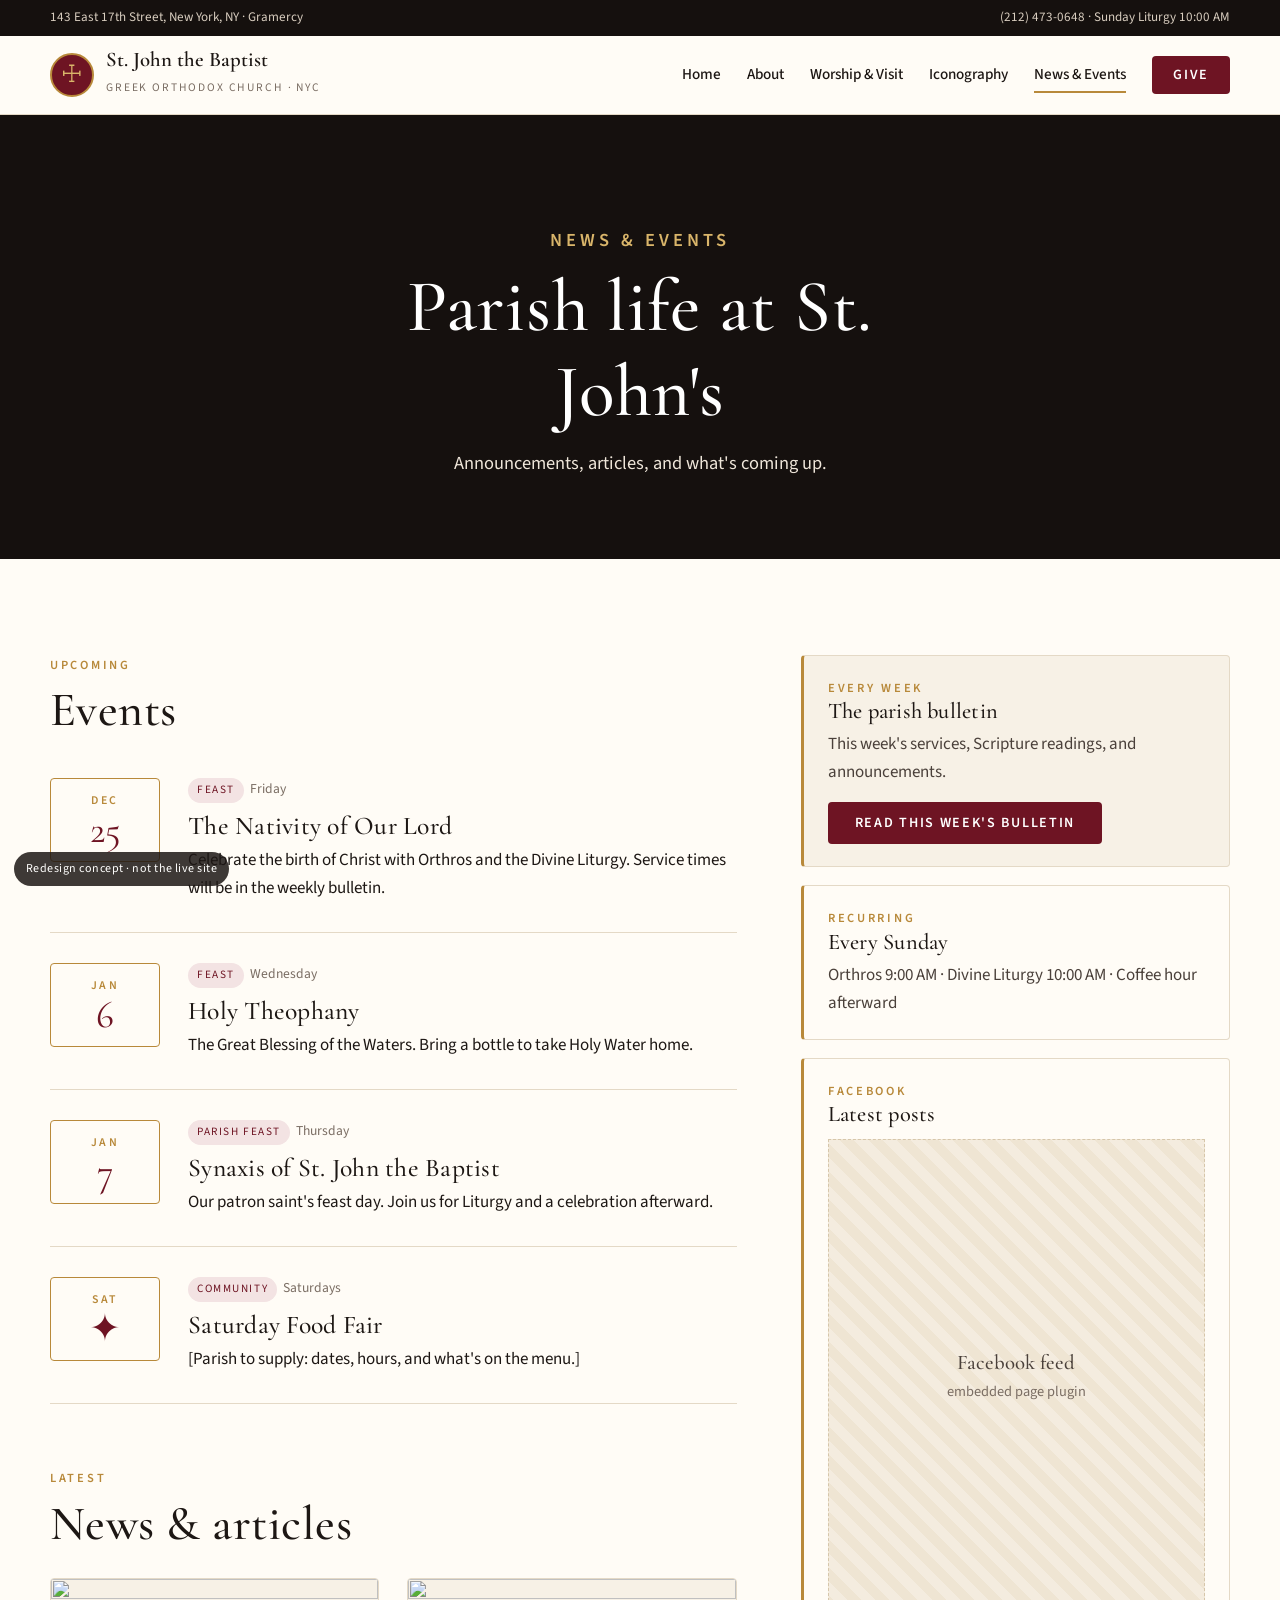
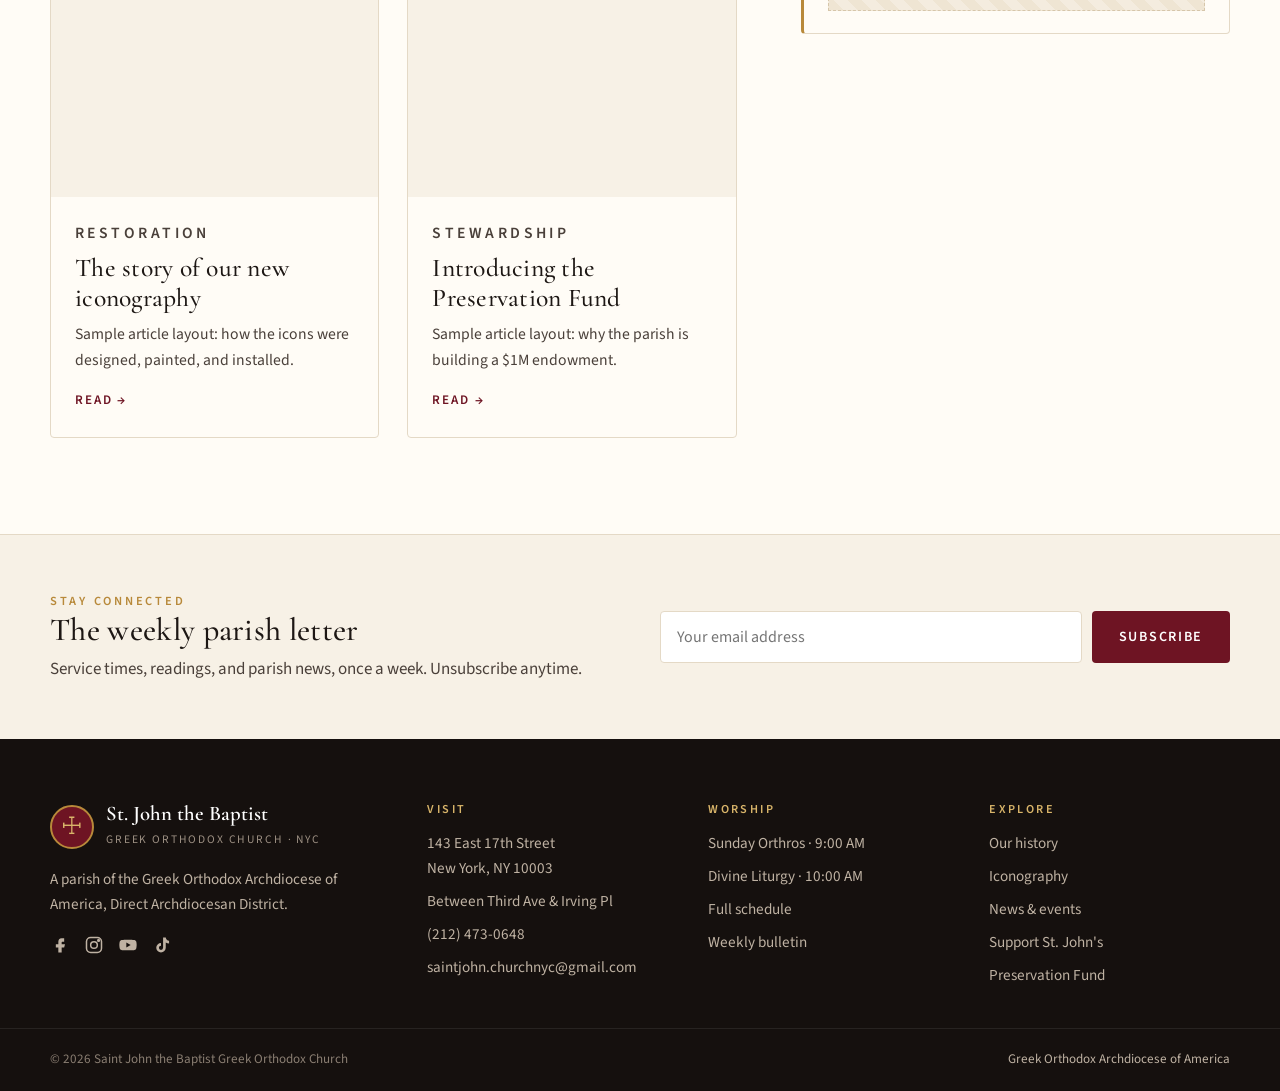
==== news.html @ a1174cd0 "Add files via upload" ====
<!doctype html>
<html lang="en">
<head>
<meta charset="utf-8">
<meta name="viewport" content="width=device-width, initial-scale=1">
<meta name="robots" content="noindex, nofollow">
<title>News &amp; Events · St. John the Baptist Greek Orthodox Church</title>
<meta name="description" content="Announcements, articles, and upcoming events at St. John the Baptist Greek Orthodox Church, Gramercy, NYC.">
<link rel="preconnect" href="https://fonts.googleapis.com">
<link rel="preconnect" href="https://fonts.gstatic.com" crossorigin>
<link href="https://fonts.googleapis.com/css2?family=Cormorant+Garamond:ital,wght@0,500;0,600;1,500&family=Source+Sans+3:wght@400;500;600&display=swap" rel="stylesheet">
<link rel="stylesheet" href="styles.css">
</head>
<body>

<section class="page-hero" style="padding:0">
  <div class="hero-bg" style="background-image:url('https://stjohn.ny.goarch.org/assets/images/lg-sunday-bulletin.jpg')"></div>
  <div class="wrap">
    <p class="eyebrow">News &amp; Events</p>
    <h1>Parish life at St. John's</h1>
    <p>Announcements, articles, and what's coming up.</p>
  </div>
</section>

<section>
  <div class="wrap split" style="align-items:start;grid-template-columns:1.6fr 1fr">
    <div>
      <p class="eyebrow">Upcoming</p>
      <h2 style="margin:8px 0 10px">Events</h2>
      <article class="news-item reveal">
        <div class="date-badge"><div class="m">Dec</div><div class="d">25</div></div>
        <div><div class="meta"><span class="tag">Feast</span>Friday</div><h3>The Nativity of Our Lord</h3><p>Celebrate the birth of Christ with Orthros and the Divine Liturgy. Service times will be in the weekly bulletin.</p></div>
      </article>
      <article class="news-item reveal">
        <div class="date-badge"><div class="m">Jan</div><div class="d">6</div></div>
        <div><div class="meta"><span class="tag">Feast</span>Wednesday</div><h3>Holy Theophany</h3><p>The Great Blessing of the Waters. Bring a bottle to take Holy Water home.</p></div>
      </article>
      <article class="news-item reveal">
        <div class="date-badge"><div class="m">Jan</div><div class="d">7</div></div>
        <div><div class="meta"><span class="tag">Parish feast</span>Thursday</div><h3>Synaxis of St. John the Baptist</h3><p>Our patron saint's feast day. Join us for Liturgy and a celebration afterward.</p></div>
      </article>
      <article class="news-item reveal">
        <div class="date-badge"><div class="m">Sat</div><div class="d">✦</div></div>
        <div><div class="meta"><span class="tag">Community</span>Saturdays</div><h3>Saturday Food Fair</h3><p>[Parish to supply: dates, hours, and what's on the menu.]</p></div>
      </article>

      <p class="eyebrow" style="margin-top:64px">Latest</p>
      <h2 style="margin:8px 0 26px">News &amp; articles</h2>
      <div class="grid-2">
        <a class="card reveal" href="about.html">
          <img src="https://stjohn.ny.goarch.org/assets/images/SJB_Iconostasis_3-5-23.jpg" alt="" data-fallback="Restoration">
          <div class="body"><p class="eyebrow">Restoration</p><h3>The story of our new iconography</h3><p>Sample article layout: how the icons were designed, painted, and installed.</p><span class="more">Read →</span></div>
        </a>
        <a class="card reveal" href="support.html#preservation">
          <img src="https://stjohn.ny.goarch.org/assets/images/lg-giving.jpg" alt="" data-fallback="Preservation Fund">
          <div class="body"><p class="eyebrow">Stewardship</p><h3>Introducing the Preservation Fund</h3><p>Sample article layout: why the parish is building a $1M endowment.</p><span class="more">Read →</span></div>
        </a>
      </div>
    </div>
    <aside class="reveal" style="position:sticky;top:100px">
      <div class="fund-card" style="background:var(--parchment)">
        <p class="eyebrow">Every week</p>
        <h3>The parish bulletin</h3>
        <p style="color:var(--ink-soft);margin:6px 0 16px">This week's services, Scripture readings, and announcements.</p>
        <a class="btn btn-wine" href="https://www.bulletinbuilder.org/stjohnbaptistgramercy/current">Read this week's bulletin</a>
      </div>
      <div class="fund-card" style="margin-top:18px">
        <p class="eyebrow">Recurring</p>
        <h3>Every Sunday</h3>
        <p style="color:var(--ink-soft)">Orthros 9:00 AM · Divine Liturgy 10:00 AM · Coffee hour afterward</p>
      </div>
      <div class="fund-card" style="margin-top:18px">
        <p class="eyebrow">Facebook</p>
        <h3>Latest posts</h3>
        <div class="placeholder-tile" style="--ar:4/5;margin-top:12px"><div><strong>Facebook feed</strong>embedded page plugin</div></div>
      </div>
    </aside>
  </div>
</section>

<script src="site.js"></script>
</body>
</html>
---- styles.css ----
/* St. John the Baptist Greek Orthodox Church — redesign concept */
:root {
  --ink: #1d1714;
  --ink-soft: #4a403a;
  --muted: #7a6d63;
  --parchment: #f7f1e6;
  --ivory: #fffcf6;
  --line: #e4d9c6;
  --wine: #6e1423;
  --wine-deep: #4a0d18;
  --gold: #b8893a;
  --gold-light: #d9b56a;
  --night: #15100e;
  --radius: 4px;
  --max: 1180px;
  --serif: "Cormorant Garamond", "Iowan Old Style", Georgia, serif;
  --sans: "Source Sans 3", -apple-system, "Segoe UI", sans-serif;
}

* { box-sizing: border-box; margin: 0; padding: 0; }
html { scroll-behavior: smooth; }
body {
  font-family: var(--sans);
  font-size: 17px;
  line-height: 1.65;
  color: var(--ink);
  background: var(--ivory);
  -webkit-font-smoothing: antialiased;
}
img { display: block; max-width: 100%; }
a { color: var(--wine); }
h1, h2, h3, h4 { font-family: var(--serif); font-weight: 500; line-height: 1.15; letter-spacing: .01em; }
h1 { font-size: clamp(2.6rem, 6vw, 4.6rem); }
h2 { font-size: clamp(2rem, 4vw, 3rem); }
h3 { font-size: 1.6rem; }
.wrap { width: min(var(--max), 100% - 32px); margin-inline: auto; }
.eyebrow {
  font-family: var(--sans); font-size: .78rem; font-weight: 600;
  letter-spacing: .22em; text-transform: uppercase; color: var(--gold);
}
.lede { font-size: 1.2rem; color: var(--ink-soft); max-width: 62ch; }
.center { text-align: center; }
.center .lede { margin-inline: auto; }

/* Ornament divider */
.ornament { display: flex; align-items: center; justify-content: center; gap: 14px; color: var(--gold); margin: 18px 0 22px; }
.ornament::before, .ornament::after { content: ""; height: 1px; width: 60px; background: currentColor; opacity: .6; }
.ornament span { font-size: 1.1rem; line-height: 1; }

/* Buttons */
.btn {
  display: inline-flex; align-items: center; gap: 8px; justify-content: center;
  padding: 13px 26px; border-radius: var(--radius); border: 1px solid transparent;
  font: 600 .88rem/1 var(--sans); letter-spacing: .12em; text-transform: uppercase;
  text-decoration: none; cursor: pointer; transition: background .2s, color .2s, border-color .2s;
}
.btn-gold { background: var(--gold); color: #fff; }
.btn-gold:hover { background: #9e7430; }
.btn-wine { background: var(--wine); color: #fff; }
.btn-wine:hover { background: var(--wine-deep); }
.btn-ghost { border-color: rgba(255,255,255,.7); color: #fff; }
.btn-ghost:hover { background: rgba(255,255,255,.12); }
.btn-outline { border-color: var(--wine); color: var(--wine); }
.btn-outline:hover { background: var(--wine); color: #fff; }

/* Header */
.topbar { background: var(--night); color: #d8cdbf; font-size: .82rem; }
.topbar .wrap { display: flex; justify-content: space-between; gap: 16px; padding: 7px 0; }
.topbar a { color: #d8cdbf; text-decoration: none; }
.topbar a:hover { color: var(--gold-light); }
.site-header {
  position: sticky; top: 0; z-index: 50;
  background: rgba(255,252,246,.96); backdrop-filter: blur(8px);
  border-bottom: 1px solid var(--line);
}
.site-header .wrap { display: flex; align-items: center; justify-content: space-between; gap: 20px; height: 78px; }
.brand { display: flex; align-items: center; gap: 12px; text-decoration: none; color: var(--ink); }
.brand-mark {
  width: 44px; height: 44px; border-radius: 50%; flex: none;
  display: grid; place-items: center; background: var(--wine); color: var(--gold-light);
  font-family: var(--serif); font-size: 1.5rem; border: 2px solid var(--gold);
}
.brand-text strong { display: block; font-family: var(--serif); font-size: 1.3rem; font-weight: 600; line-height: 1.1; }
.brand-text small { font-size: .72rem; letter-spacing: .16em; text-transform: uppercase; color: var(--muted); }
.nav { display: flex; align-items: center; gap: 26px; }
.nav a.link { color: var(--ink); text-decoration: none; font-size: .95rem; font-weight: 500; position: relative; padding: 6px 0; }
.nav a.link::after { content: ""; position: absolute; left: 0; right: 0; bottom: 0; height: 2px; background: var(--gold); transform: scaleX(0); transition: transform .2s; }
.nav a.link:hover::after, .nav a.link.active::after { transform: scaleX(1); }
.nav .btn { padding: 11px 20px; }
.menu-toggle { display: none; background: none; border: 0; cursor: pointer; padding: 8px; color: var(--ink); }
.menu-toggle svg { width: 28px; height: 28px; }

@media (max-width: 960px) {
  .menu-toggle { display: block; }
  .nav {
    position: absolute; top: 100%; left: 0; right: 0; flex-direction: column; align-items: stretch; gap: 0;
    background: var(--ivory); border-bottom: 1px solid var(--line); padding: 8px 16px 20px;
    opacity: 0; visibility: hidden; transform: translateY(-8px);
    transition: opacity .2s, transform .2s, visibility .2s; box-shadow: 0 12px 24px rgba(0,0,0,.08);
  }
  .nav.open { opacity: 1; visibility: visible; transform: none; }
  .nav a.link { padding: 14px 4px; border-bottom: 1px solid var(--line); }
  .nav a.link::after { display: none; }
  .nav .btn { margin-top: 16px; }
  .topbar .hide-sm { display: none; }
}

/* Hero */
.hero {
  position: relative; min-height: 88vh; display: grid; align-items: end;
  color: #fff; background: var(--night);
  overflow: hidden;
}
.hero-bg { position: absolute; inset: 0; background-size: cover; background-position: center; }
.hero::after {
  content: ""; position: absolute; inset: 0;
  background:
    linear-gradient(90deg, rgba(21,16,14,.85) 0%, rgba(21,16,14,.55) 45%, rgba(21,16,14,.1) 80%),
    linear-gradient(180deg, rgba(21,16,14,.2) 0%, rgba(21,16,14,.35) 50%, rgba(21,16,14,.85) 100%);
}
.hero .wrap { position: relative; z-index: 1; padding: 120px 0 90px; }
.hero h1 { max-width: 15ch; margin: 10px 0 18px; }
.hero p { font-size: 1.2rem; max-width: 52ch; color: #efe6da; }
.hero .eyebrow { color: var(--gold-light); }
.hero-actions { display: flex; flex-wrap: wrap; gap: 14px; margin-top: 30px; }

.page-hero { position: relative; color: #fff; background: var(--night); overflow: hidden; }
.page-hero .hero-bg { opacity: .55; }
.page-hero .wrap { position: relative; z-index: 1; padding: 110px 0 80px; text-align: center; }
.page-hero h1 { margin: 10px auto 14px; max-width: 18ch; }
.page-hero p { color: #efe6da; font-size: 1.15rem; max-width: 56ch; margin-inline: auto; }
.page-hero .eyebrow { color: var(--gold-light); }

/* Service strip */
.service-strip { background: var(--wine); color: #fff; }
.service-strip .wrap { display: grid; grid-template-columns: repeat(4, 1fr); }
.service-strip .item { padding: 26px 22px; border-right: 1px solid rgba(255,255,255,.15); }
.service-strip .item:last-child { border-right: 0; }
.service-strip .label { font-size: .74rem; letter-spacing: .2em; text-transform: uppercase; color: var(--gold-light); }
.service-strip .value { font-family: var(--serif); font-size: 1.5rem; line-height: 1.2; margin-top: 4px; }
.service-strip .value small { display: block; font-family: var(--sans); font-size: .88rem; color: #f0dede; margin-top: 2px; }
.service-strip a { color: #fff; }
@media (max-width: 860px) {
  .service-strip .wrap { grid-template-columns: 1fr 1fr; }
  .service-strip .item:nth-child(2) { border-right: 0; }
  .service-strip .item:nth-child(-n+2) { border-bottom: 1px solid rgba(255,255,255,.15); }
}
@media (max-width: 480px) {
  .service-strip .wrap { grid-template-columns: 1fr; }
  .service-strip .item { border-right: 0; border-bottom: 1px solid rgba(255,255,255,.15); }
}

/* Sections */
section { padding: 96px 0; }
.section-tight { padding: 64px 0; }
.bg-parchment { background: var(--parchment); }
.bg-night { background: var(--night); color: #efe6da; }
.bg-night h2, .bg-night h3 { color: #fff; }
.bg-night .lede { color: #cfc3b5; }

.split { display: grid; grid-template-columns: 1.05fr 1fr; gap: 64px; align-items: center; }
.split.reverse > :first-child { order: 2; }
@media (max-width: 860px) {
  .split { grid-template-columns: 1fr; gap: 36px; }
  .split.reverse > :first-child { order: 0; }
}
.framed { position: relative; }
.framed img { width: 100%; aspect-ratio: 4/5; object-fit: cover; border-radius: var(--radius); }
.framed::before {
  content: ""; position: absolute; inset: -14px 14px 14px -14px; border: 1px solid var(--gold);
  border-radius: var(--radius); z-index: -1;
}
.split h2 { margin: 8px 0 18px; }
.split p + p { margin-top: 14px; }
.signature { font-family: var(--serif); font-style: italic; font-size: 1.3rem; margin-top: 22px; color: var(--wine); }

/* Cards */
.grid-3 { display: grid; grid-template-columns: repeat(3, 1fr); gap: 28px; }
.grid-2 { display: grid; grid-template-columns: repeat(2, 1fr); gap: 28px; }
@media (max-width: 900px) { .grid-3 { grid-template-columns: 1fr 1fr; } }
@media (max-width: 640px) { .grid-3, .grid-2 { grid-template-columns: 1fr; } }
.card {
  background: var(--ivory); border: 1px solid var(--line); border-radius: var(--radius);
  overflow: hidden; display: flex; flex-direction: column; text-decoration: none; color: inherit;
  transition: transform .2s, box-shadow .2s;
}
a.card:hover { transform: translateY(-3px); box-shadow: 0 14px 30px rgba(60,30,20,.1); }
.card img { aspect-ratio: 3/2; object-fit: cover; width: 100%; background: var(--parchment); }
.card .body { padding: 24px 24px 26px; flex: 1; display: flex; flex-direction: column; }
.card h3 { margin: 6px 0 10px; }
.card p { color: var(--ink-soft); font-size: .98rem; }
.card .more { margin-top: auto; padding-top: 16px; font-size: .82rem; font-weight: 600; letter-spacing: .14em; text-transform: uppercase; color: var(--wine); }
.section-head { margin-bottom: 48px; }
.section-head h2 { margin-top: 8px; }

/* Preservation fund band */
.fund-band { position: relative; background: var(--wine-deep); color: #fff; overflow: hidden; }
.fund-band .hero-bg { opacity: .18; }
.fund-band .wrap { position: relative; display: grid; grid-template-columns: 1.2fr 1fr; gap: 56px; align-items: center; }
.fund-band h2 { margin: 8px 0 16px; color: #fff; }
.fund-band p { color: #ecd9d9; }
.fund-band .eyebrow { color: var(--gold-light); }
@media (max-width: 860px) { .fund-band .wrap { grid-template-columns: 1fr; } }
.progress-card { background: rgba(255,255,255,.06); border: 1px solid rgba(217,181,106,.4); padding: 32px; border-radius: var(--radius); }
.progress-figures { display: flex; justify-content: space-between; align-items: baseline; gap: 12px; flex-wrap: wrap; }
.progress-figures .raised { font-family: var(--serif); font-size: 2.6rem; color: var(--gold-light); }
.progress-figures .goal { color: #ecd9d9; }
.bar { height: 10px; background: rgba(255,255,255,.12); border-radius: 99px; margin: 14px 0 10px; overflow: hidden; }
.bar span { display: block; height: 100%; background: linear-gradient(90deg, var(--gold), var(--gold-light)); border-radius: 99px; }
.sample-note { font-size: .78rem; color: #c7a9a9; font-style: italic; }

/* Gallery */
.masonry { columns: 3 280px; column-gap: 16px; }
.masonry figure { break-inside: avoid; margin-bottom: 16px; position: relative; cursor: zoom-in; overflow: hidden; border-radius: var(--radius); background: var(--parchment); }
.masonry img { width: 100%; transition: transform .4s; }
.masonry figure:hover img { transform: scale(1.03); }
.masonry figcaption {
  position: absolute; left: 0; right: 0; bottom: 0; padding: 30px 16px 12px; color: #fff; font-size: .9rem;
  background: linear-gradient(transparent, rgba(0,0,0,.7)); opacity: 0; transition: opacity .25s;
}
.masonry figure:hover figcaption { opacity: 1; }
.placeholder-tile {
  aspect-ratio: var(--ar, 4/5); display: grid; place-items: center; text-align: center; padding: 20px;
  background: repeating-linear-gradient(45deg, #efe5d3, #efe5d3 10px, #f4ecdf 10px, #f4ecdf 20px);
  color: var(--muted); font-size: .9rem; border: 1px dashed #d6c6aa;
}
.placeholder-tile strong { display: block; font-family: var(--serif); font-size: 1.3rem; color: var(--ink-soft); font-weight: 500; }
.filters { display: flex; flex-wrap: wrap; gap: 10px; justify-content: center; margin-bottom: 36px; }
.chip { border: 1px solid var(--line); background: var(--ivory); padding: 8px 18px; border-radius: 99px; font: 500 .9rem var(--sans); cursor: pointer; color: var(--ink-soft); }
.chip.active, .chip:hover { background: var(--wine); color: #fff; border-color: var(--wine); }
.lightbox { position: fixed; inset: 0; z-index: 100; background: rgba(10,7,6,.92); display: none; place-items: center; padding: 24px; }
.lightbox.open { display: grid; }
.lightbox img { max-height: 82vh; width: auto; border-radius: var(--radius); }
.lightbox p { color: #efe6da; text-align: center; margin-top: 14px; }
.lightbox button { position: absolute; top: 18px; right: 22px; background: none; border: 0; color: #fff; font-size: 2.2rem; cursor: pointer; }

/* Schedule table */
.schedule { width: 100%; border-collapse: collapse; }
.schedule th, .schedule td { text-align: left; padding: 16px 12px; border-bottom: 1px solid var(--line); vertical-align: top; }
.schedule th { font-size: .76rem; letter-spacing: .18em; text-transform: uppercase; color: var(--muted); font-weight: 600; }
.schedule td:first-child { font-family: var(--serif); font-size: 1.25rem; white-space: nowrap; }
.schedule .time { font-weight: 600; color: var(--wine); white-space: nowrap; }
.tba { display: inline-block; font-size: .72rem; letter-spacing: .1em; text-transform: uppercase; background: var(--parchment); color: var(--muted); padding: 2px 8px; border-radius: 99px; border: 1px solid var(--line); }

/* Info list */
.info-list { list-style: none; display: grid; gap: 18px; }
.info-list li { display: grid; grid-template-columns: 28px 1fr; gap: 12px; }
.info-list svg { width: 22px; height: 22px; color: var(--gold); margin-top: 3px; }
.info-list strong { display: block; }
.map { width: 100%; height: 100%; min-height: 380px; border: 0; border-radius: var(--radius); filter: sepia(.25) saturate(.85); }

.faq details { border-bottom: 1px solid var(--line); padding: 18px 0; }
.faq summary { cursor: pointer; font-family: var(--serif); font-size: 1.35rem; list-style: none; display: flex; justify-content: space-between; gap: 16px; }
.faq summary::after { content: "+"; color: var(--gold); font-size: 1.6rem; line-height: 1; }
.faq details[open] summary::after { content: "–"; }
.faq details p { margin-top: 10px; color: var(--ink-soft); }

/* News */
.news-item { display: grid; grid-template-columns: 110px 1fr; gap: 28px; padding: 30px 0; border-bottom: 1px solid var(--line); }
.date-badge { text-align: center; border: 1px solid var(--gold); border-radius: var(--radius); padding: 12px 6px; height: fit-content; }
.date-badge .m { font-size: .74rem; letter-spacing: .2em; text-transform: uppercase; color: var(--gold); font-weight: 600; }
.date-badge .d { font-family: var(--serif); font-size: 2.4rem; line-height: 1; color: var(--wine); }
.news-item h3 { margin-bottom: 6px; }
.news-item .meta { font-size: .85rem; color: var(--muted); margin-bottom: 8px; }
.tag { display: inline-block; font-size: .7rem; letter-spacing: .14em; text-transform: uppercase; color: var(--wine); background: #f3e3e3; padding: 3px 9px; border-radius: 99px; margin-right: 6px; }
@media (max-width: 560px) { .news-item { grid-template-columns: 72px 1fr; gap: 16px; } .date-badge .d { font-size: 1.8rem; } }

/* Donation widget */
.give-wrap { display: grid; grid-template-columns: 1fr 440px; gap: 56px; align-items: start; }
@media (max-width: 920px) { .give-wrap { grid-template-columns: 1fr; } }
.give-widget { background: #fff; border: 1px solid var(--line); border-radius: 8px; padding: 30px; box-shadow: 0 20px 40px rgba(60,30,20,.08); position: sticky; top: 100px; }
.give-widget h3 { margin-bottom: 4px; }
.give-widget .small { font-size: .85rem; color: var(--muted); }
.seg { display: grid; grid-template-columns: 1fr 1fr; background: var(--parchment); padding: 4px; border-radius: 6px; margin: 20px 0 16px; }
.seg button { border: 0; background: none; padding: 11px; border-radius: 4px; font: 600 .92rem var(--sans); cursor: pointer; color: var(--ink-soft); }
.seg button.active { background: #fff; color: var(--wine); box-shadow: 0 1px 3px rgba(0,0,0,.1); }
.amounts { display: grid; grid-template-columns: repeat(3, 1fr); gap: 10px; }
.amounts button { border: 1px solid var(--line); background: #fff; padding: 14px 0; border-radius: 6px; font: 600 1.05rem var(--sans); cursor: pointer; color: var(--ink); }
.amounts button.active { border-color: var(--wine); background: #fbf1f1; color: var(--wine); }
.field { margin-top: 14px; }
.field label { display: block; font-size: .8rem; font-weight: 600; letter-spacing: .08em; text-transform: uppercase; color: var(--muted); margin-bottom: 6px; }
.field input, .field select { width: 100%; padding: 13px 14px; border: 1px solid var(--line); border-radius: 6px; font: 1rem var(--sans); background: #fff; color: var(--ink); }
.field input:focus, .field select:focus { outline: 2px solid var(--gold-light); border-color: var(--gold); }
.give-widget .btn { width: 100%; margin-top: 20px; padding: 17px; font-size: .95rem; }
.wallets { display: flex; justify-content: center; gap: 8px; margin-top: 14px; flex-wrap: wrap; }
.wallets span { font-size: .75rem; border: 1px solid var(--line); border-radius: 4px; padding: 4px 8px; color: var(--muted); }
.secure { display: flex; align-items: center; justify-content: center; gap: 6px; font-size: .8rem; color: var(--muted); margin-top: 12px; }
.fund-cards { display: grid; gap: 18px; margin-top: 28px; }
.fund-card { border: 1px solid var(--line); border-left: 3px solid var(--gold); padding: 22px 24px; border-radius: var(--radius); background: var(--ivory); }
.fund-card h3 { font-size: 1.4rem; margin-bottom: 6px; }
.ways { display: grid; grid-template-columns: repeat(3, 1fr); gap: 20px; margin-top: 20px; }
@media (max-width: 700px) { .ways { grid-template-columns: 1fr; } }
.way { background: var(--parchment); padding: 22px; border-radius: var(--radius); }
.way h4 { font-size: 1.25rem; margin-bottom: 6px; }
.way p { font-size: .95rem; color: var(--ink-soft); }

/* Timeline */
.timeline { position: relative; margin-top: 20px; }
.timeline::before { content: ""; position: absolute; left: 10px; top: 6px; bottom: 6px; width: 1px; background: var(--gold); }
.timeline .step { position: relative; padding-left: 44px; padding-bottom: 32px; }
.timeline .step::before { content: ""; position: absolute; left: 4px; top: 8px; width: 13px; height: 13px; border-radius: 50%; background: var(--ivory); border: 2px solid var(--gold); }
.timeline .when { font-size: .78rem; letter-spacing: .2em; text-transform: uppercase; color: var(--gold); font-weight: 600; }
.timeline h4 { font-size: 1.35rem; margin: 2px 0 4px; }
.timeline p { color: var(--ink-soft); }

/* Clergy */
.clergy { display: grid; grid-template-columns: 300px 1fr; gap: 48px; align-items: start; }
.clergy img { width: 100%; aspect-ratio: 4/5; object-fit: cover; border-radius: var(--radius); }
@media (max-width: 760px) { .clergy { grid-template-columns: 1fr; } .clergy img { max-width: 320px; } }

/* Social */
.social-grid { display: grid; grid-template-columns: repeat(4, 1fr); gap: 12px; }
@media (max-width: 760px) { .social-grid { grid-template-columns: repeat(2, 1fr); } }
.social-grid .tile { aspect-ratio: 1; }
.social-links { display: flex; gap: 12px; flex-wrap: wrap; justify-content: center; margin-top: 26px; }
.social-links a { display: inline-flex; align-items: center; gap: 8px; padding: 10px 18px; border: 1px solid var(--line); border-radius: 99px; text-decoration: none; color: var(--ink); font-weight: 500; background: var(--ivory); }
.social-links a:hover { border-color: var(--wine); color: var(--wine); }
.social-links svg { width: 18px; height: 18px; }

/* Newsletter */
.newsletter { background: var(--parchment); border-top: 1px solid var(--line); }
.newsletter .wrap { display: grid; grid-template-columns: 1fr 1fr; gap: 40px; align-items: center; padding: 56px 0; }
.newsletter h3 { font-size: 2rem; }
.nl-form { display: flex; gap: 10px; }
.nl-form input { flex: 1; min-width: 0; padding: 14px 16px; border: 1px solid var(--line); border-radius: var(--radius); font: 1rem var(--sans); background: #fff; }
@media (max-width: 760px) { .newsletter .wrap { grid-template-columns: 1fr; } .nl-form { flex-direction: column; } }

/* Footer */
.site-footer { background: var(--night); color: #bfb2a3; font-size: .95rem; }
.site-footer .wrap { display: grid; grid-template-columns: 1.4fr 1fr 1fr 1fr; gap: 40px; padding: 64px 0 40px; }
.site-footer h4 { font-family: var(--sans); font-size: .76rem; letter-spacing: .2em; text-transform: uppercase; color: var(--gold-light); margin-bottom: 14px; font-weight: 600; }
.site-footer a { color: #bfb2a3; text-decoration: none; }
.site-footer a:hover { color: #fff; }
.site-footer ul { list-style: none; display: grid; gap: 8px; }
.site-footer .brand { color: #fff; margin-bottom: 16px; }
.site-footer .brand-text small { color: #9d9083; }
.footer-base { border-top: 1px solid rgba(255,255,255,.08); }
.footer-base .wrap { display: flex; justify-content: space-between; gap: 16px; padding: 20px 0; grid-template-columns: none; font-size: .82rem; color: #8a7e72; flex-wrap: wrap; }
@media (max-width: 860px) { .site-footer .wrap { grid-template-columns: 1fr 1fr; } }
@media (max-width: 520px) { .site-footer .wrap { grid-template-columns: 1fr; } }

/* Concept banner */
.concept-flag { position: fixed; bottom: 14px; left: 14px; z-index: 90; background: var(--ink); color: #fff; font-size: .75rem; padding: 7px 12px; border-radius: 99px; opacity: .85; letter-spacing: .04em; }

.reveal { opacity: 0; transform: translateY(18px); transition: opacity .7s, transform .7s; }
.reveal.in { opacity: 1; transform: none; }
@media (prefers-reduced-motion: reduce) { .reveal { opacity: 1; transform: none; transition: none; } html { scroll-behavior: auto; } }
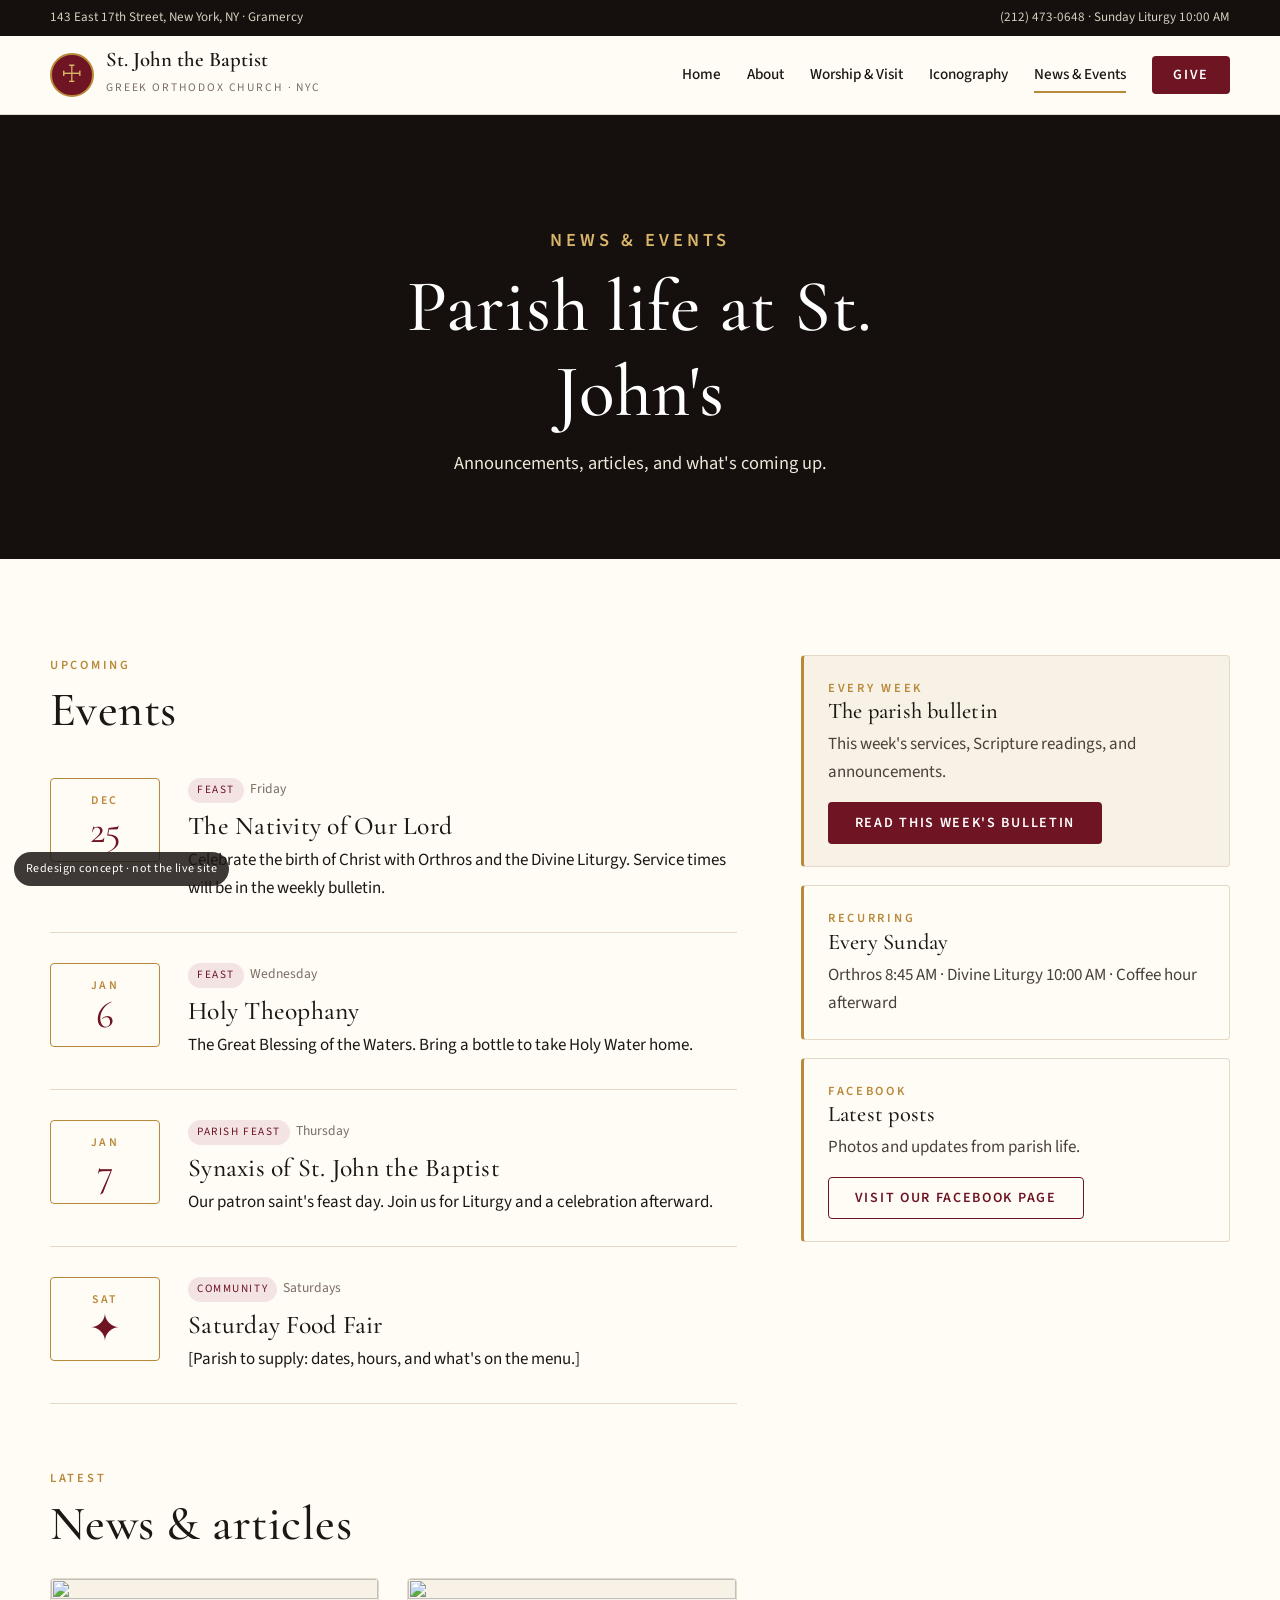
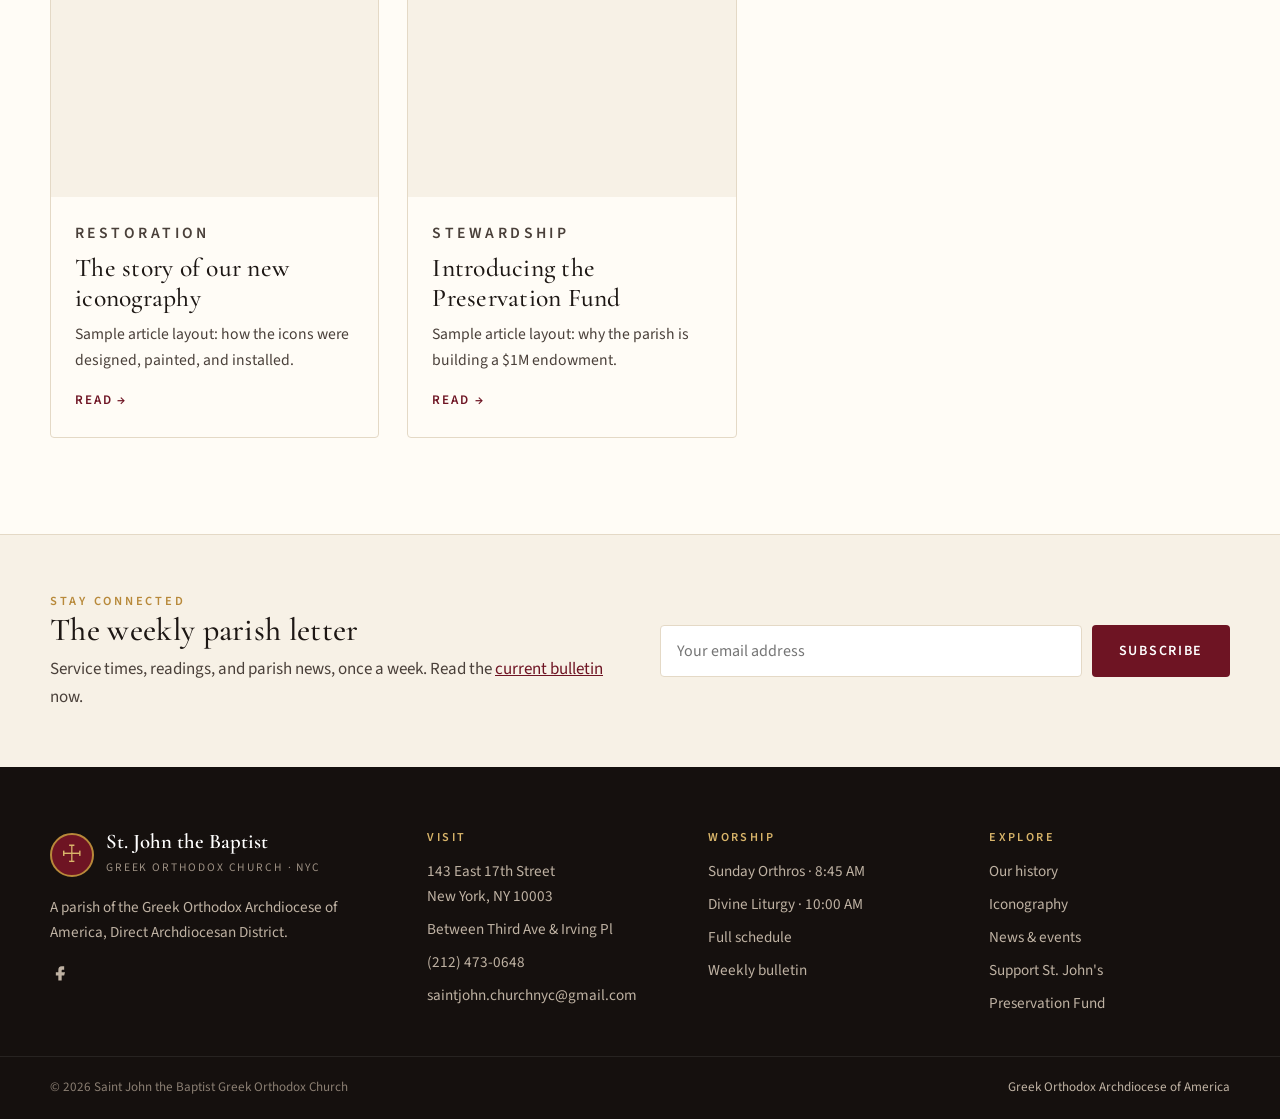
==== commit b77283ba: "Add files via upload" ====
--- a/news.html
+++ b/news.html
@@ -67,12 +67,12 @@
       <div class="fund-card" style="margin-top:18px">
         <p class="eyebrow">Recurring</p>
         <h3>Every Sunday</h3>
-        <p style="color:var(--ink-soft)">Orthros 9:00 AM · Divine Liturgy 10:00 AM · Coffee hour afterward</p>
+        <p style="color:var(--ink-soft)">Orthros 8:45 AM · Divine Liturgy 10:00 AM · Coffee hour afterward</p>
       </div>
       <div class="fund-card" style="margin-top:18px">
         <p class="eyebrow">Facebook</p>
         <h3>Latest posts</h3>
-        <div class="placeholder-tile" style="--ar:4/5;margin-top:12px"><div><strong>Facebook feed</strong>embedded page plugin</div></div>
+        <p style="color:var(--ink-soft);margin:6px 0 16px">Photos and updates from parish life.</p><a class="btn btn-outline" href="https://www.facebook.com/StJohnBaptistGramercy/">Visit our Facebook page</a>
       </div>
     </aside>
   </div>
